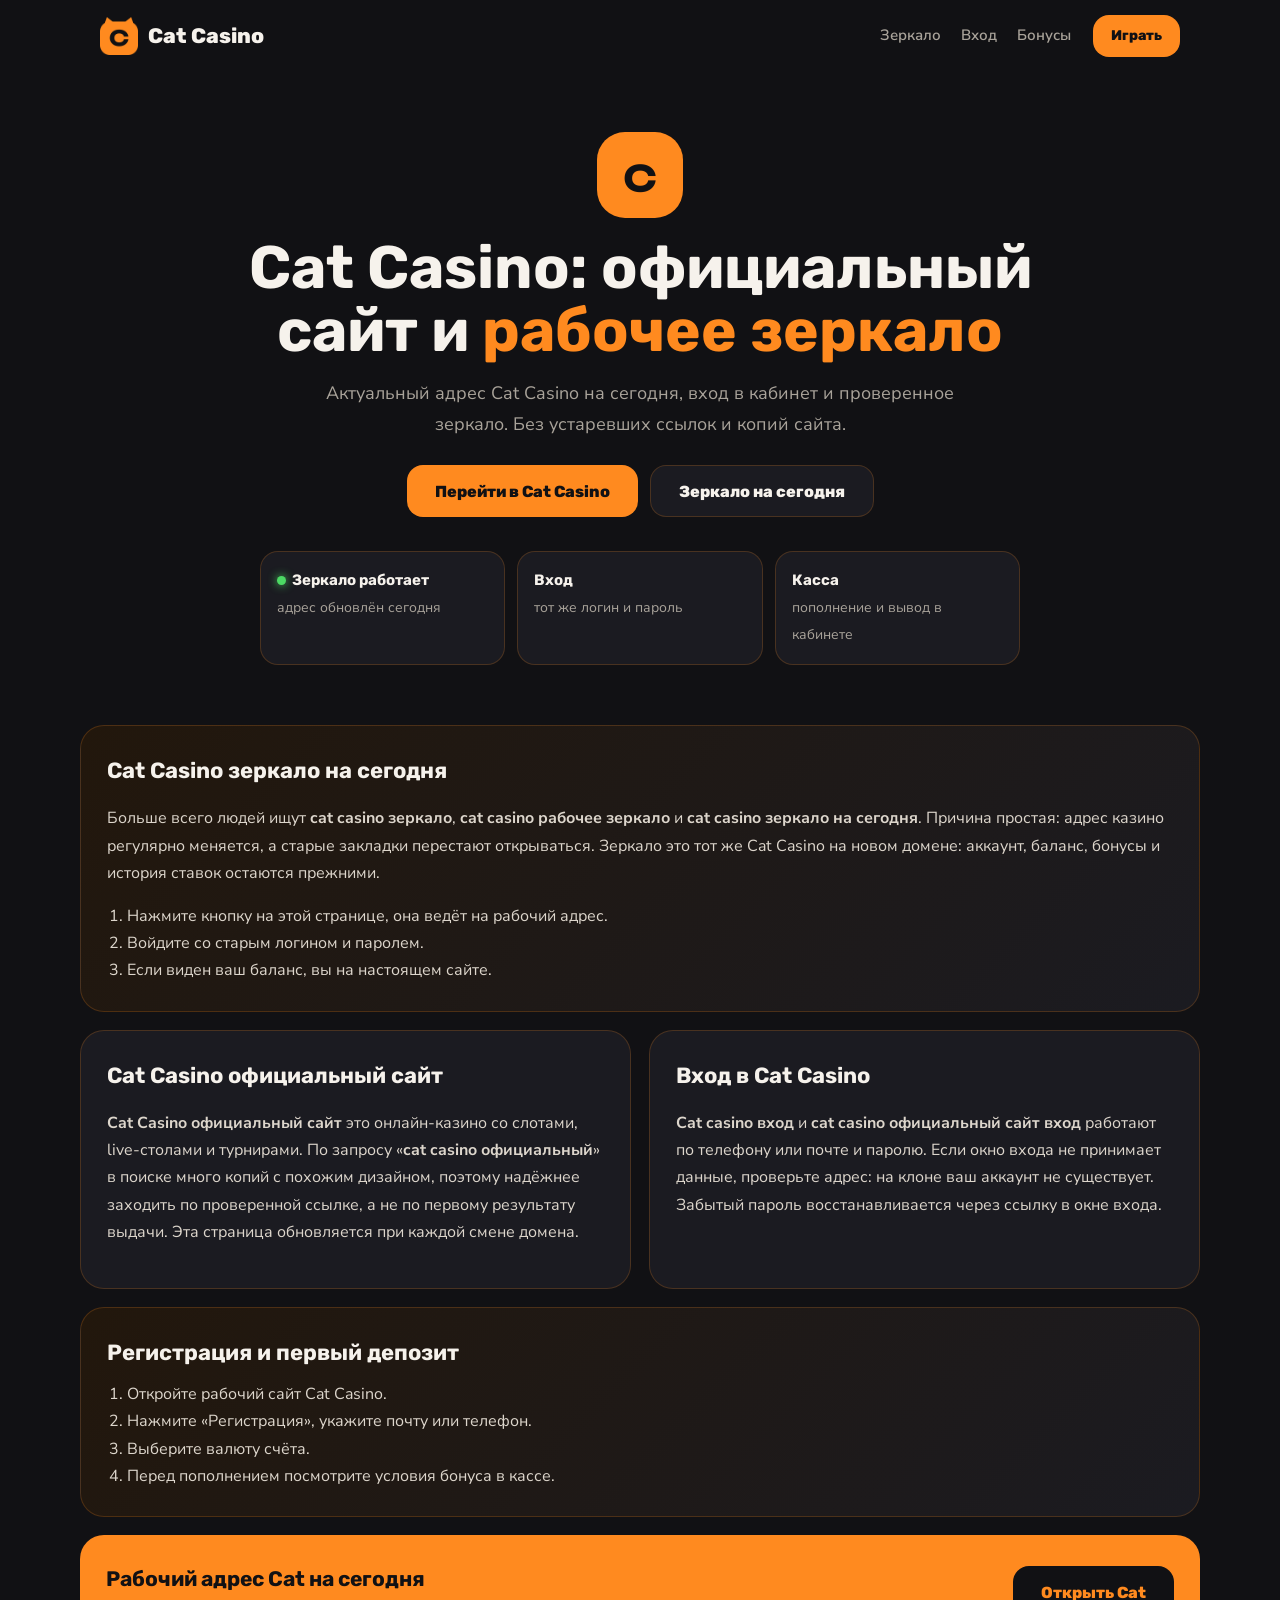
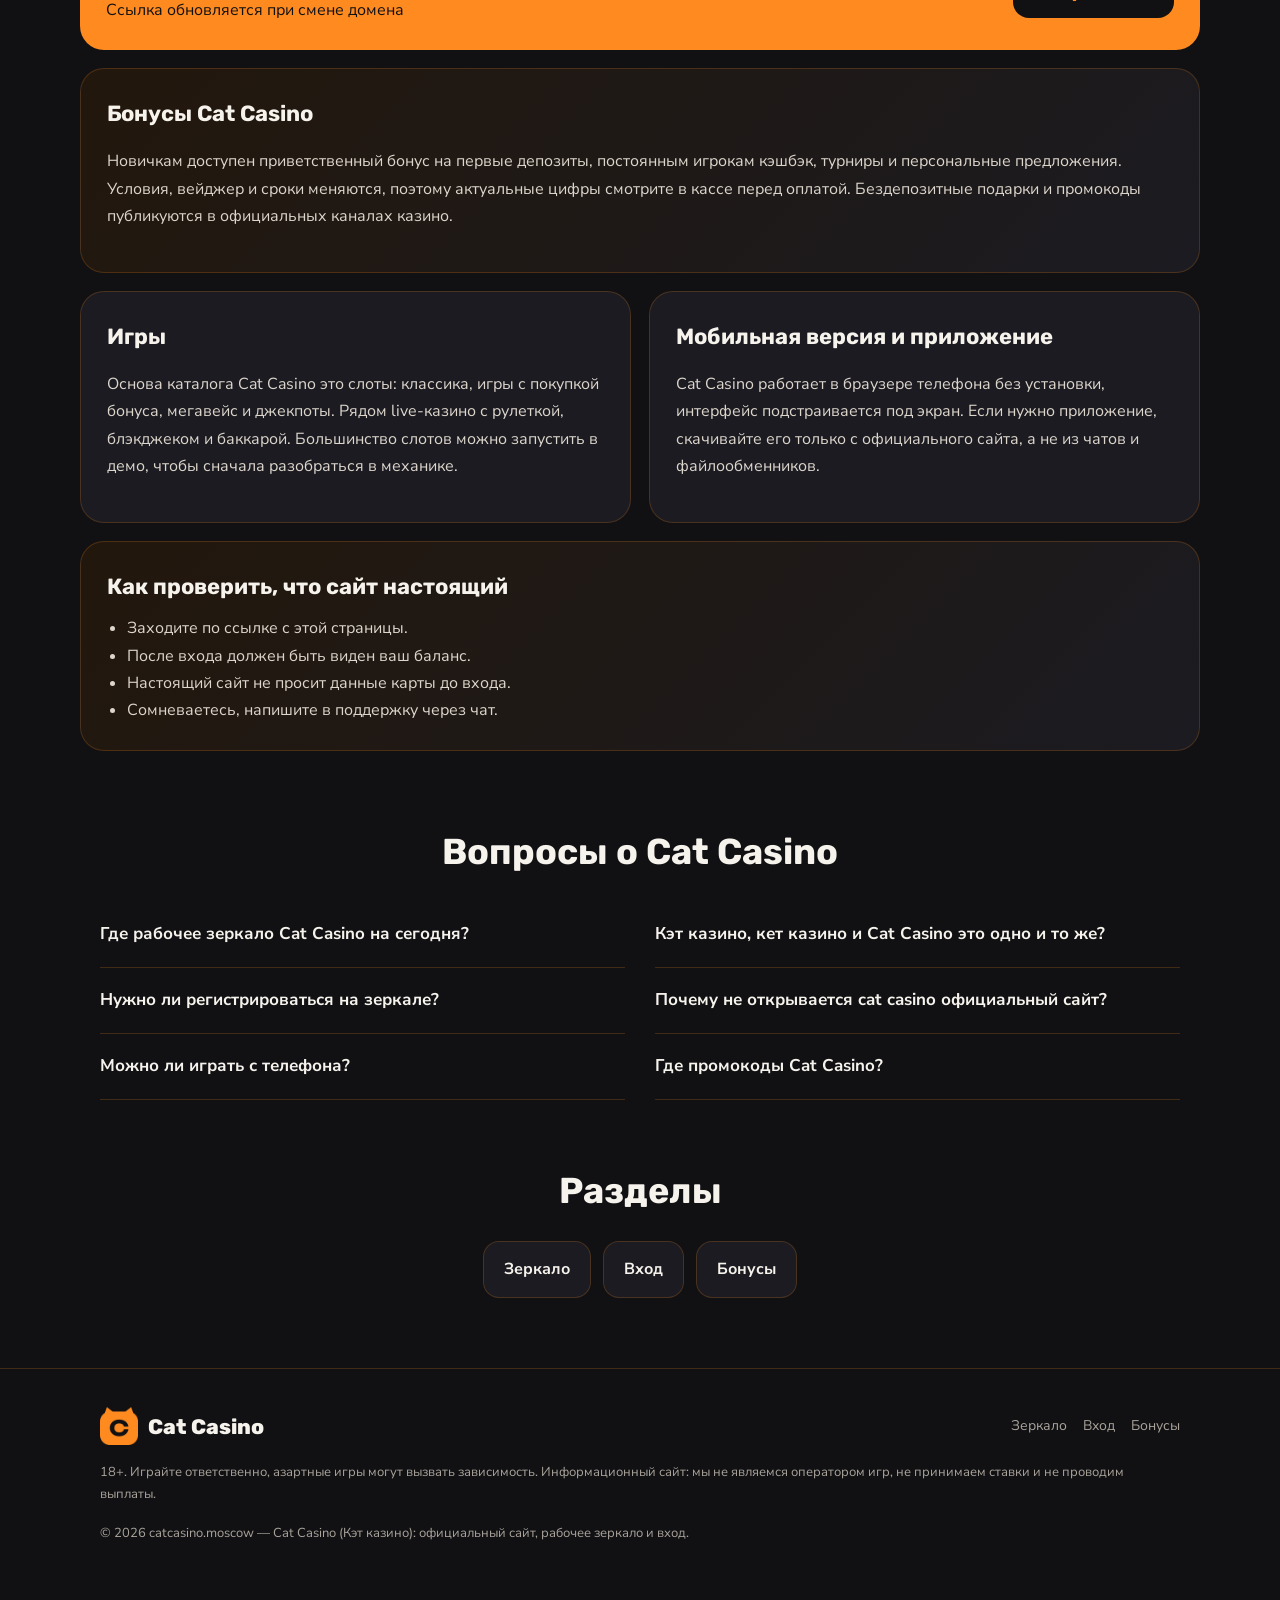
==== index.html @ 193c98d9 "Сайт под бренд: главная со всеми интентами, зеркало, вход, разделы; счётчик, Вебмастер, IndexNow Co-" ====
<!DOCTYPE html>
<html lang="ru">
<head>
<meta charset="utf-8" />
<meta name="viewport" content="width=device-width, initial-scale=1" />
<title>Cat Casino официальный сайт — рабочее зеркало Cat казино на сегодня и вход</title>
<meta name="description" content="Cat Casino: официальный сайт и рабочее зеркало на сегодня, вход в личный кабинет, регистрация, бонусы и мобильная версия. Как найти рабочий сайт без клонов. 18+." />
<meta name="keywords" content="cat casino, cat casino официальный сайт, cat casino зеркало, cat casino рабочее зеркало, cat casino зеркало на сегодня, cat casino вход, кэт казино" />
<meta name="robots" content="index, follow, max-image-preview:large" />
<meta name="theme-color" content="#111114" />
<meta name="yandex-verification" content="b82586fcc237e4df" />
<link rel="canonical" href="https://catcasino.moscow/" />
<meta property="og:type" content="website" />
<meta property="og:site_name" content="Cat Casino" />
<meta property="og:title" content="Cat Casino официальный сайт — рабочее зеркало Cat казино на сегодня и вход" />
<meta property="og:description" content="Cat Casino: официальный сайт и рабочее зеркало на сегодня, вход в личный кабинет, регистрация, бонусы и мобильная версия. Как найти рабочий сайт без клонов. 18+." />
<meta property="og:url" content="https://catcasino.moscow/" />
<meta property="og:image" content="https://catcasino.moscow/assets/og.png" />
<meta property="og:locale" content="ru_RU" />
<link rel="icon" href="/favicon.ico" sizes="any" />
<link rel="apple-touch-icon" href="/assets/icon-180.png" />
<link rel="preconnect" href="https://fonts.googleapis.com" />
<link rel="preconnect" href="https://fonts.gstatic.com" crossorigin />
<link rel="stylesheet" href="https://fonts.googleapis.com/css2?family=Rubik:wght@500;700;800&family=Nunito+Sans:wght@400;600;700&display=swap" />
<link rel="stylesheet" href="/assets/site.css?v=1" />
<script type="application/ld+json">{"@context": "https://schema.org", "@graph": [{"@type": "Organization", "@id": "https://catcasino.moscow/#org", "name": "Cat Casino", "alternateName": ["Cat", "Кэт казино", "Кет казино", "Cat казино"], "url": "https://catcasino.moscow/", "logo": {"@type": "ImageObject", "url": "https://catcasino.moscow/assets/icon-180.png"}}, {"@type": "WebSite", "@id": "https://catcasino.moscow/#website", "url": "https://catcasino.moscow/", "name": "Cat Casino", "inLanguage": "ru-RU", "publisher": {"@id": "https://catcasino.moscow/#org"}}, {"@type": "FAQPage", "@id": "https://catcasino.moscow/#faq", "mainEntity": [{"@type": "Question", "name": "Где рабочее зеркало Cat Casino на сегодня?", "acceptedAnswer": {"@type": "Answer", "text": "Кнопка на этой странице ведёт на актуальный адрес. Ссылка меняется вместе с доменом казино."}}, {"@type": "Question", "name": "Кэт казино, кет казино и Cat Casino это одно и то же?", "acceptedAnswer": {"@type": "Answer", "text": "Да. Так название пишут по-русски: «кэт казино», «кет казино». Это одно и то же казино Cat."}}, {"@type": "Question", "name": "Нужно ли регистрироваться на зеркале?", "acceptedAnswer": {"@type": "Answer", "text": "Нет, логин, пароль и баланс общие для всех адресов."}}, {"@type": "Question", "name": "Почему не открывается cat casino официальный сайт?", "acceptedAnswer": {"@type": "Answer", "text": "Старый домен заблокирован или перенесён. Откройте рабочее зеркало."}}, {"@type": "Question", "name": "Можно ли играть с телефона?", "acceptedAnswer": {"@type": "Answer", "text": "Да, мобильная версия работает в браузере без установки."}}, {"@type": "Question", "name": "Где промокоды Cat Casino?", "acceptedAnswer": {"@type": "Answer", "text": "В официальных каналах казино и в разделе бонусов кабинета."}}]}]}</script>
<!-- Yandex.Metrika counter --><script type="text/javascript">(function(m,e,t,r,i,k,a){m[i]=m[i]||function(){(m[i].a=m[i].a||[]).push(arguments)};m[i].l=1*new Date();for(var j=0;j<document.scripts.length;j++){if(document.scripts[j].src===r){return;}}k=e.createElement(t),a=e.getElementsByTagName(t)[0],k.async=1,k.src=r,a.parentNode.insertBefore(k,a)})(window,document,"script","https://mc.yandex.ru/metrika/tag.js?id=114076692","ym");ym(114076692,"init",{ssr:true,webvisor:false,clickmap:true,ecommerce:"dataLayer",accurateTrackBounce:true,trackLinks:true});</script><noscript><div><img src="https://mc.yandex.ru/watch/114076692" style="position:absolute;left:-9999px;" alt=""></div></noscript><!-- /Yandex.Metrika counter -->
</head>
<body class="cat">
<header class="top"><div class="wrap top__in">
<a class="logo" href="/" aria-label="Cat Casino — на главную"><img src="/assets/icon-180.png" alt="" width="38" height="38" />Cat Casino</a>
<nav class="nav" aria-label="Меню"><a href="/zerkalo/">Зеркало</a><a href="/vhod/">Вход</a><a href="/bonusy/">Бонусы</a></nav>
<a class="btn btn--main btn--sm" href="https://joyspin757.space/09UwJq" target="_blank" rel="nofollow noopener">Играть</a>
</div></header>
<main><section class="hero"><div class="wrap"><div class="paw"><img src="/assets/mark.png" alt="Cat Casino — знак" width="64" height="64" /></div>
<h1>Cat Casino: официальный сайт и <span>рабочее зеркало</span></h1><p>Актуальный адрес Cat Casino на сегодня, вход в кабинет и проверенное зеркало. Без устаревших ссылок и копий сайта.</p><div class="hero__b"><a class="btn btn--main" href="https://joyspin757.space/09UwJq" target="_blank" rel="nofollow noopener">Перейти в Cat Casino</a><a class="btn btn--line" href="/zerkalo/">Зеркало на сегодня</a></div>
<div class="status"><div><b><i></i>Зеркало работает</b><span>адрес обновлён сегодня</span></div><div><b>Вход</b><span>тот же логин и пароль</span></div><div><b>Касса</b><span>пополнение и вывод в кабинете</span></div></div></div></section>
<div class="wrap grid2"><div class="box box--wide"><h2 id="s62222">Cat Casino зеркало на сегодня</h2><p>Больше всего людей ищут <strong>cat casino зеркало</strong>, <strong>cat casino рабочее зеркало</strong> и <strong>cat casino зеркало на сегодня</strong>. Причина простая: адрес казино регулярно меняется, а старые закладки перестают открываться. Зеркало это тот же Cat Casino на новом домене: аккаунт, баланс, бонусы и история ставок остаются прежними.</p><ol><li>Нажмите кнопку на этой странице, она ведёт на рабочий адрес.</li><li>Войдите со старым логином и паролем.</li><li>Если виден ваш баланс, вы на настоящем сайте.</li></ol></div><div class="box"><h2 id="s20176">Cat Casino официальный сайт</h2><p><strong>Cat Casino официальный сайт</strong> это онлайн-казино со слотами, live-столами и турнирами. По запросу «<strong>cat casino официальный</strong>» в поиске много копий с похожим дизайном, поэтому надёжнее заходить по проверенной ссылке, а не по первому результату выдачи. Эта страница обновляется при каждой смене домена.</p></div><div class="box"><h2 id="s29436">Вход в Cat Casino</h2><p><strong>Cat casino вход</strong> и <strong>cat casino официальный сайт вход</strong> работают по телефону или почте и паролю. Если окно входа не принимает данные, проверьте адрес: на клоне ваш аккаунт не существует. Забытый пароль восстанавливается через ссылку в окне входа.</p></div><div class="box box--wide"><h2 id="s90536">Регистрация и первый депозит</h2><ol><li>Откройте рабочий сайт Cat Casino.</li><li>Нажмите «Регистрация», укажите почту или телефон.</li><li>Выберите валюту счёта.</li><li>Перед пополнением посмотрите условия бонуса в кассе.</li></ol></div><div class="cta"><div><b>Рабочий адрес Cat на сегодня</b><br><span>Ссылка обновляется при смене домена</span></div><a class="btn btn--main" href="https://joyspin757.space/09UwJq" target="_blank" rel="nofollow noopener">Открыть Cat</a></div><div class="box box--wide"><h2 id="s34913">Бонусы Cat Casino</h2><p>Новичкам доступен приветственный бонус на первые депозиты, постоянным игрокам кэшбэк, турниры и персональные предложения. Условия, вейджер и сроки меняются, поэтому актуальные цифры смотрите в кассе перед оплатой. Бездепозитные подарки и промокоды публикуются в официальных каналах казино.</p></div><div class="box"><h2 id="s10858">Игры</h2><p>Основа каталога Cat Casino это слоты: классика, игры с покупкой бонуса, мегавейс и джекпоты. Рядом live-казино с рулеткой, блэкджеком и баккарой. Большинство слотов можно запустить в демо, чтобы сначала разобраться в механике.</p></div><div class="box"><h2 id="s22805">Мобильная версия и приложение</h2><p>Cat Casino работает в браузере телефона без установки, интерфейс подстраивается под экран. Если нужно приложение, скачивайте его только с официального сайта, а не из чатов и файлообменников.</p></div><div class="box box--wide"><h2 id="s29516">Как проверить, что сайт настоящий</h2><ul><li>Заходите по ссылке с этой страницы.</li><li>После входа должен быть виден ваш баланс.</li><li>Настоящий сайт не просит данные карты до входа.</li><li>Сомневаетесь, напишите в поддержку через чат.</li></ul></div></div>
<section class="sec" id="faq"><div class="wrap"><h2 class="t">Вопросы о Cat Casino</h2><div class="faq"><details><summary>Где рабочее зеркало Cat Casino на сегодня?</summary><p>Кнопка на этой странице ведёт на актуальный адрес. Ссылка меняется вместе с доменом казино.</p></details><details><summary>Кэт казино, кет казино и Cat Casino это одно и то же?</summary><p>Да. Так название пишут по-русски: «кэт казино», «кет казино». Это одно и то же казино Cat.</p></details><details><summary>Нужно ли регистрироваться на зеркале?</summary><p>Нет, логин, пароль и баланс общие для всех адресов.</p></details><details><summary>Почему не открывается cat casino официальный сайт?</summary><p>Старый домен заблокирован или перенесён. Откройте рабочее зеркало.</p></details><details><summary>Можно ли играть с телефона?</summary><p>Да, мобильная версия работает в браузере без установки.</p></details><details><summary>Где промокоды Cat Casino?</summary><p>В официальных каналах казино и в разделе бонусов кабинета.</p></details></div></div></section>
<section class="sec"><div class="wrap"><h2 class="t">Разделы</h2><div class="hub"><a href="/zerkalo/"><b>Зеркало</b><span>Cat Casino зеркало</span></a><a href="/vhod/"><b>Вход</b><span>Cat Casino вход</span></a><a href="/bonusy/"><b>Бонусы</b><span>Бонусы Cat Casino</span></a></div></div></section></main>
<footer class="foot"><div class="wrap">
<div class="foot__top"><a class="logo logo--foot" href="/"><img src="/assets/icon-180.png" alt="" width="38" height="38" />Cat Casino</a><nav class="foot__nav"><a href="/zerkalo/">Зеркало</a><a href="/vhod/">Вход</a><a href="/bonusy/">Бонусы</a></nav></div>
<p class="foot__note">18+. Играйте ответственно, азартные игры могут вызвать зависимость. Информационный сайт: мы не являемся оператором игр, не принимаем ставки и не проводим выплаты.</p>
<p class="foot__copy">© 2026 catcasino.moscow — Cat Casino (Кэт казино): официальный сайт, рабочее зеркало и вход.</p>
</div></footer>
<a class="sticky-cta" href="https://joyspin757.space/09UwJq" target="_blank" rel="nofollow noopener">Открыть Cat</a>
</body>
</html>
---- assets/site.css ----
*{box-sizing:border-box}a{color:var(--ac)}.wrap{max-width:1120px;margin:0 auto;padding:0 20px}
.top__in{display:flex;align-items:center;gap:22px;height:72px}.logo{display:inline-flex;align-items:center;gap:10px;text-decoration:none;color:var(--tx);font-weight:800;font-size:21px}
.logo img{width:38px;height:38px}.nav{display:flex;gap:20px;margin-left:auto}.nav a{text-decoration:none;color:var(--mt);font-weight:600;font-size:15px}.nav a:hover{color:var(--ac)}
.btn{display:inline-flex;align-items:center;justify-content:center;min-height:52px;padding:0 28px;font-weight:800;text-decoration:none;font-size:16px}
.btn--sm{min-height:42px;padding:0 18px;font-size:14px}
.faq details{border-bottom:1px solid var(--ln)}.faq summary{cursor:pointer;list-style:none;padding:18px 0;font-weight:700;font-size:17px}.faq p{margin:0 0 18px;color:var(--mt)}
.crumbs{font-size:14px;color:var(--mt);margin:30px 0 10px}.crumbs a{color:var(--mt)}
.foot{border-top:1px solid var(--ln);padding:38px 0 90px;margin-top:40px}.foot__top{display:flex;justify-content:space-between;align-items:center;gap:20px;flex-wrap:wrap}
.foot__nav{display:flex;gap:16px;flex-wrap:wrap}.foot__nav a{color:var(--mt);text-decoration:none;font-size:14px}.foot__note,.foot__copy{color:var(--mt);font-size:13px;margin:16px 0 0}
.sticky-cta{display:none}
@media(max-width:640px){.nav{display:none}.top .btn--sm{margin-left:auto}
.sticky-cta{display:flex;position:fixed;left:12px;right:12px;bottom:12px;z-index:30;min-height:52px;align-items:center;justify-content:center;font-weight:800;text-decoration:none;box-shadow:0 10px 30px rgba(0,0,0,.4)}}
:root{--bg:#111114;--bg2:#1B1B21;--ac:#FF8A1F;--ac2:#FFC14D;--tx:#F6F2EC;--mt:#A9A39A;--ln:rgba(255,138,31,.2)}
body{margin:0;background:var(--bg);color:var(--tx);font:16px/1.7 "Nunito Sans",system-ui,sans-serif}
h1,h2,h3,.logo,.btn{font-family:Rubik,system-ui,sans-serif}
.btn{border-radius:16px}.btn--main{background:var(--ac);color:#111114}.btn--line{background:var(--bg2);color:var(--tx);border:1px solid var(--ln)}
.hero{padding:60px 0 20px;text-align:center}.paw{width:86px;height:86px;margin:0 auto 18px;border-radius:28px;background:var(--ac);display:grid;place-items:center}.paw img{width:64px}
.hero h1{font-size:clamp(32px,5vw,60px);line-height:1.05;margin:0 auto 16px;max-width:900px}.hero h1 span{color:var(--ac)}
.hero p{font-size:18px;color:var(--mt);margin:0 auto 26px;max-width:640px}.hero__b{display:flex;gap:12px;justify-content:center;flex-wrap:wrap}
.status{max-width:760px;margin:34px auto 0;display:grid;grid-template-columns:repeat(3,1fr);gap:12px}
.status div{background:var(--bg2);border:1px solid var(--ln);border-radius:18px;padding:16px;text-align:left}.status b{display:block;font-family:Rubik;font-size:15px}.status span{font-size:14px;color:var(--mt)}
.status i{display:inline-block;width:9px;height:9px;border-radius:50%;background:#4CD964;margin-right:6px;box-shadow:0 0 10px #4CD964}
.grid2{display:grid;grid-template-columns:1fr 1fr;gap:18px;padding:40px 0}.box{background:var(--bg2);border-radius:24px;padding:26px;border:1px solid var(--ln)}
.box h2{font-size:22px;margin:0 0 10px}.box p,.box li{color:#DDD6CC}.box ol,.box ul{padding-left:20px;margin:0}.box--wide{grid-column:1/-1;background:linear-gradient(135deg,#22170C,#1B1B21)}
.cta{grid-column:1/-1;border-radius:24px;padding:26px;background:var(--ac);color:#111114;display:flex;justify-content:space-between;align-items:center;gap:16px}
.cta b{font-family:Rubik;font-size:21px}.cta .btn--main{background:#111114;color:var(--ac)}
.sec{padding:30px 0}.sec h2.t{font-size:clamp(24px,3vw,36px);text-align:center;margin:0 0 20px}
.faq{display:grid;grid-template-columns:1fr 1fr;gap:0 30px}.hub{display:flex;gap:12px;justify-content:center;flex-wrap:wrap}
.hub a{padding:14px 20px;border-radius:16px;background:var(--bg2);border:1px solid var(--ln);text-decoration:none;color:var(--tx)}.hub span{display:none}
.page-h1{font-size:clamp(28px,4.2vw,48px);text-align:center;margin:0 0 12px}.page-lead{text-align:center;color:var(--mt);font-size:18px;max-width:720px;margin:0 auto 10px}
.sticky-cta{background:var(--ac);color:#111114;border-radius:16px}
@media(max-width:800px){.grid2,.faq,.status{grid-template-columns:1fr}.cta{flex-direction:column;align-items:flex-start}}
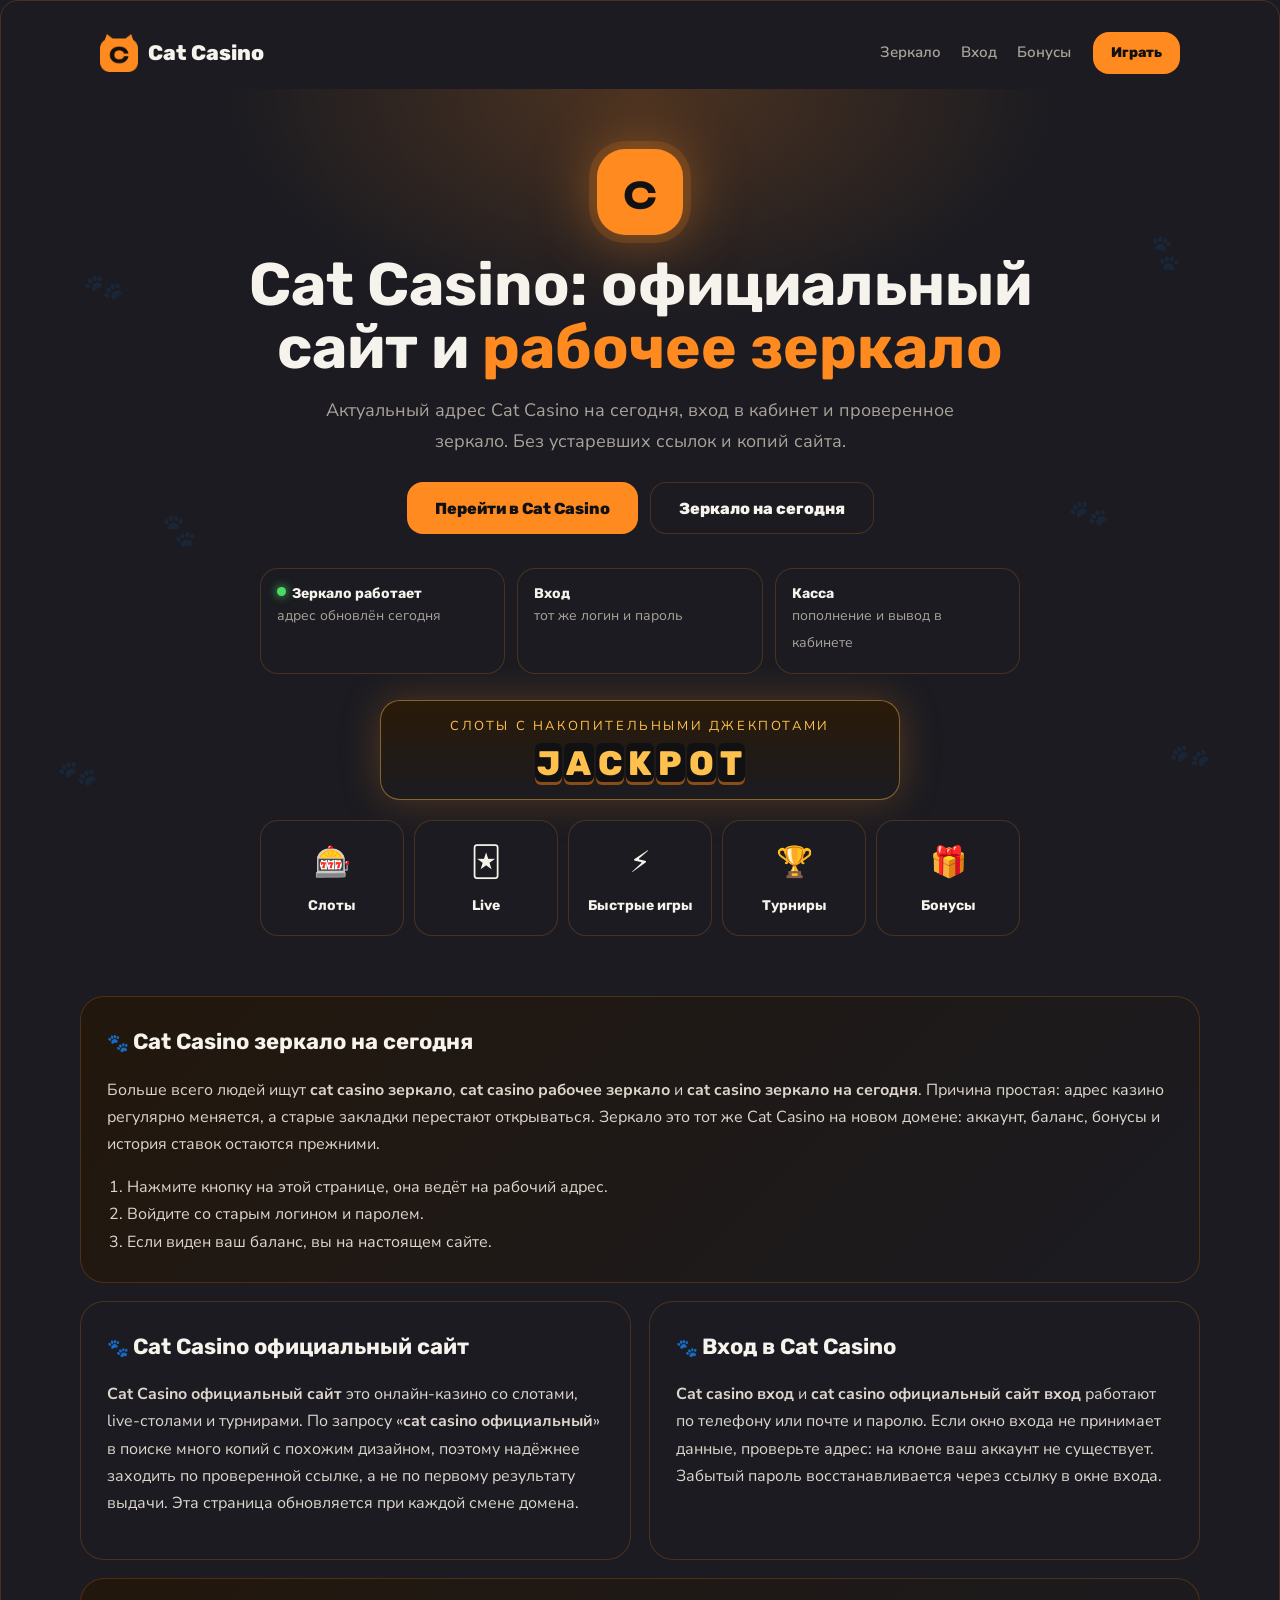
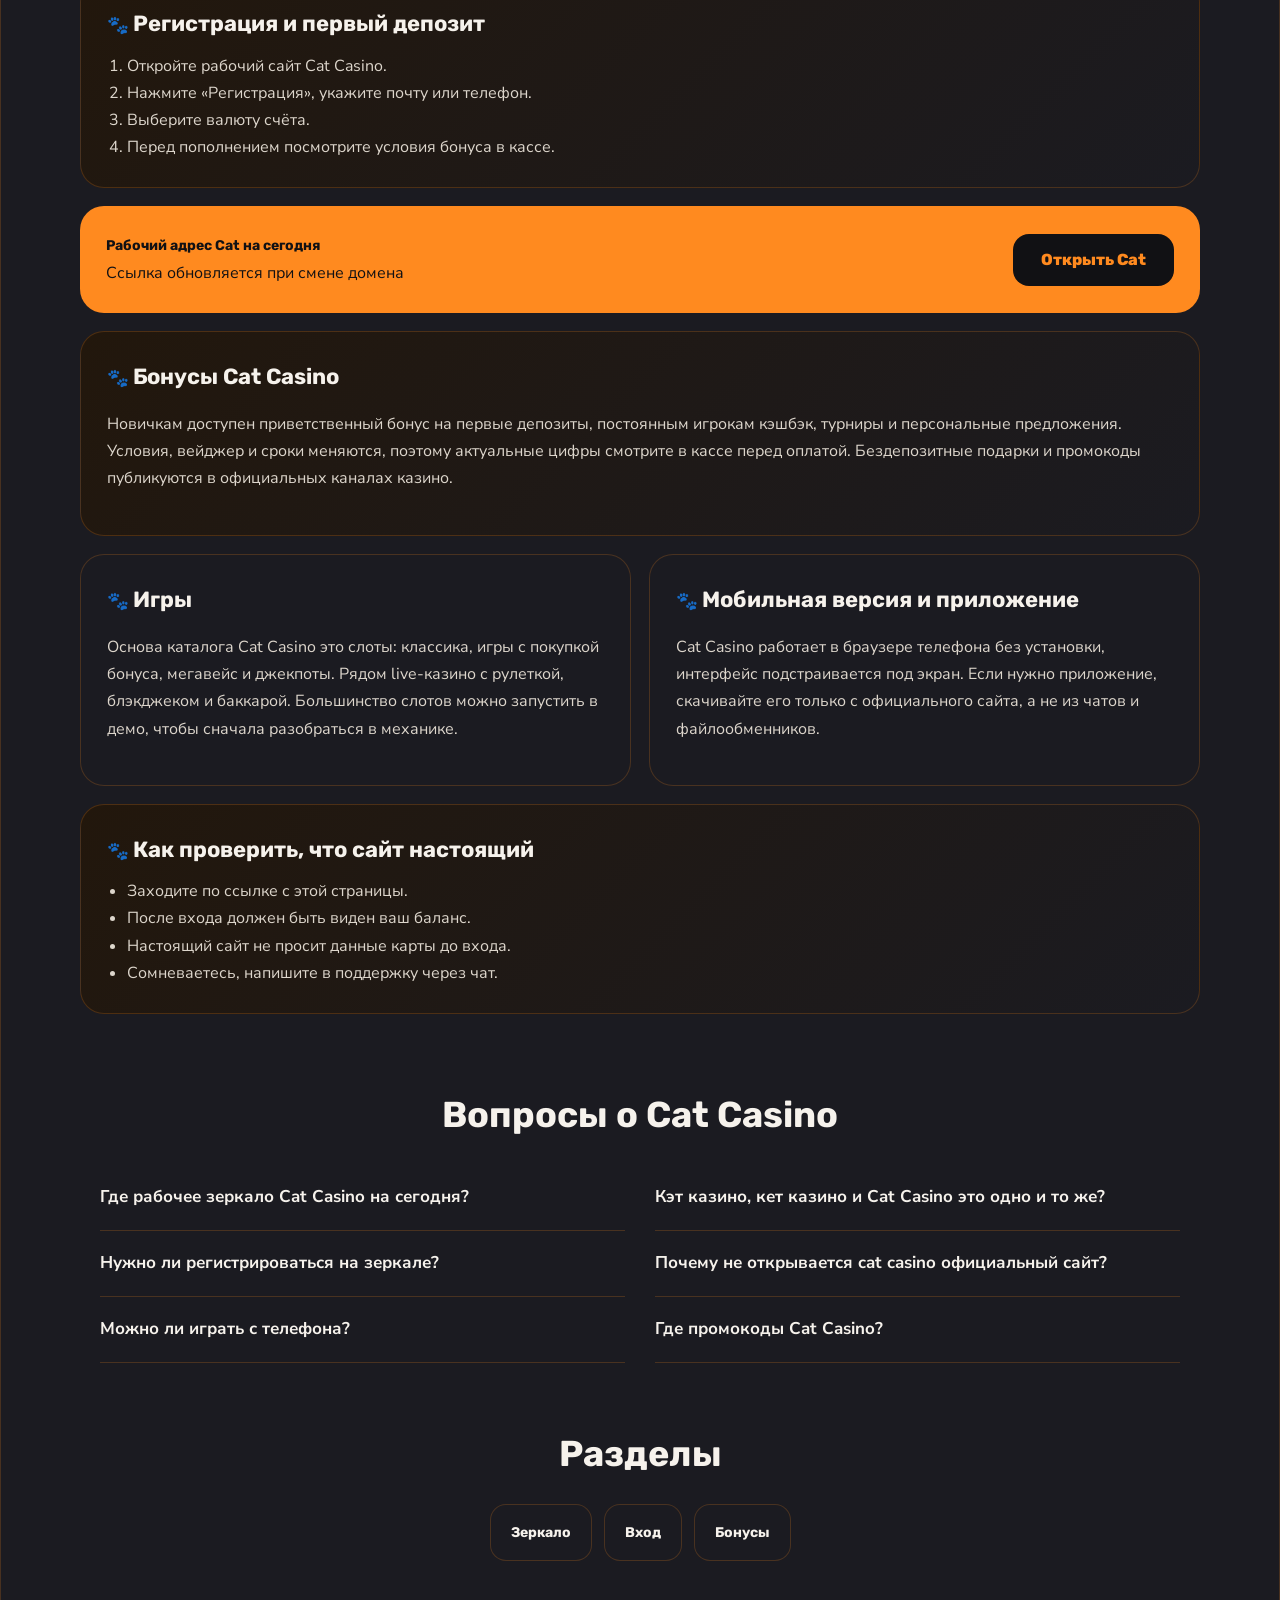
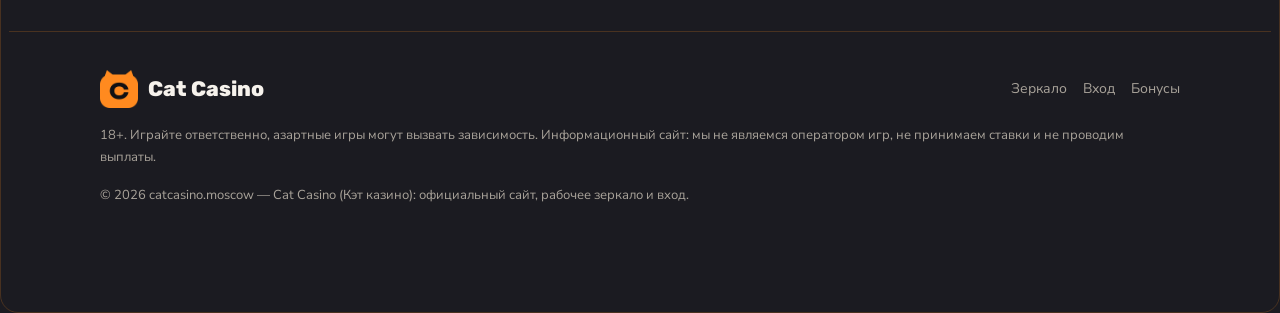
==== commit bfaba1bc: "Яркие элементы первого экрана: слот / рулетка / джекпот и плитки Co-Authored-By: Claude Opus 5.5 <no" ====
--- a/index.html
+++ b/index.html
@@ -34,7 +34,10 @@
 </div></header>
 <main><section class="hero"><div class="wrap"><div class="paw"><img src="/assets/mark.png" alt="Cat Casino — знак" width="64" height="64" /></div>
 <h1>Cat Casino: официальный сайт и <span>рабочее зеркало</span></h1><p>Актуальный адрес Cat Casino на сегодня, вход в кабинет и проверенное зеркало. Без устаревших ссылок и копий сайта.</p><div class="hero__b"><a class="btn btn--main" href="https://joyspin757.space/09UwJq" target="_blank" rel="nofollow noopener">Перейти в Cat Casino</a><a class="btn btn--line" href="/zerkalo/">Зеркало на сегодня</a></div>
-<div class="status"><div><b><i></i>Зеркало работает</b><span>адрес обновлён сегодня</span></div><div><b>Вход</b><span>тот же логин и пароль</span></div><div><b>Касса</b><span>пополнение и вывод в кабинете</span></div></div></div></section>
+<div class="status"><div><b><i></i>Зеркало работает</b><span>адрес обновлён сегодня</span></div><div><b>Вход</b><span>тот же логин и пароль</span></div><div><b>Касса</b><span>пополнение и вывод в кабинете</span></div></div>
+<div class="jack" aria-hidden="true"><span>Слоты с накопительными джекпотами</span><b><em>J</em><em>A</em><em>C</em><em>K</em><em>P</em><em>O</em><em>T</em></b></div>
+<div class="cats"><a class="cat" href="/vhod/"><i>🎰</i><b>Слоты</b></a><a class="cat" href="/vhod/"><i>🃏</i><b>Live</b></a><a class="cat" href="/vhod/"><i>⚡</i><b>Быстрые игры</b></a><a class="cat" href="/bonusy/"><i>🏆</i><b>Турниры</b></a><a class="cat" href="/bonusy/"><i>🎁</i><b>Бонусы</b></a></div></div>
+<div class="paws" aria-hidden="true"><i>🐾</i><i>🐾</i><i>🐾</i><i>🐾</i><i>🐾</i><i>🐾</i></div></section>
 <div class="wrap grid2"><div class="box box--wide"><h2 id="s62222">Cat Casino зеркало на сегодня</h2><p>Больше всего людей ищут <strong>cat casino зеркало</strong>, <strong>cat casino рабочее зеркало</strong> и <strong>cat casino зеркало на сегодня</strong>. Причина простая: адрес казино регулярно меняется, а старые закладки перестают открываться. Зеркало это тот же Cat Casino на новом домене: аккаунт, баланс, бонусы и история ставок остаются прежними.</p><ol><li>Нажмите кнопку на этой странице, она ведёт на рабочий адрес.</li><li>Войдите со старым логином и паролем.</li><li>Если виден ваш баланс, вы на настоящем сайте.</li></ol></div><div class="box"><h2 id="s20176">Cat Casino официальный сайт</h2><p><strong>Cat Casino официальный сайт</strong> это онлайн-казино со слотами, live-столами и турнирами. По запросу «<strong>cat casino официальный</strong>» в поиске много копий с похожим дизайном, поэтому надёжнее заходить по проверенной ссылке, а не по первому результату выдачи. Эта страница обновляется при каждой смене домена.</p></div><div class="box"><h2 id="s29436">Вход в Cat Casino</h2><p><strong>Cat casino вход</strong> и <strong>cat casino официальный сайт вход</strong> работают по телефону или почте и паролю. Если окно входа не принимает данные, проверьте адрес: на клоне ваш аккаунт не существует. Забытый пароль восстанавливается через ссылку в окне входа.</p></div><div class="box box--wide"><h2 id="s90536">Регистрация и первый депозит</h2><ol><li>Откройте рабочий сайт Cat Casino.</li><li>Нажмите «Регистрация», укажите почту или телефон.</li><li>Выберите валюту счёта.</li><li>Перед пополнением посмотрите условия бонуса в кассе.</li></ol></div><div class="cta"><div><b>Рабочий адрес Cat на сегодня</b><br><span>Ссылка обновляется при смене домена</span></div><a class="btn btn--main" href="https://joyspin757.space/09UwJq" target="_blank" rel="nofollow noopener">Открыть Cat</a></div><div class="box box--wide"><h2 id="s34913">Бонусы Cat Casino</h2><p>Новичкам доступен приветственный бонус на первые депозиты, постоянным игрокам кэшбэк, турниры и персональные предложения. Условия, вейджер и сроки меняются, поэтому актуальные цифры смотрите в кассе перед оплатой. Бездепозитные подарки и промокоды публикуются в официальных каналах казино.</p></div><div class="box"><h2 id="s10858">Игры</h2><p>Основа каталога Cat Casino это слоты: классика, игры с покупкой бонуса, мегавейс и джекпоты. Рядом live-казино с рулеткой, блэкджеком и баккарой. Большинство слотов можно запустить в демо, чтобы сначала разобраться в механике.</p></div><div class="box"><h2 id="s22805">Мобильная версия и приложение</h2><p>Cat Casino работает в браузере телефона без установки, интерфейс подстраивается под экран. Если нужно приложение, скачивайте его только с официального сайта, а не из чатов и файлообменников.</p></div><div class="box box--wide"><h2 id="s29516">Как проверить, что сайт настоящий</h2><ul><li>Заходите по ссылке с этой страницы.</li><li>После входа должен быть виден ваш баланс.</li><li>Настоящий сайт не просит данные карты до входа.</li><li>Сомневаетесь, напишите в поддержку через чат.</li></ul></div></div>
 <section class="sec" id="faq"><div class="wrap"><h2 class="t">Вопросы о Cat Casino</h2><div class="faq"><details><summary>Где рабочее зеркало Cat Casino на сегодня?</summary><p>Кнопка на этой странице ведёт на актуальный адрес. Ссылка меняется вместе с доменом казино.</p></details><details><summary>Кэт казино, кет казино и Cat Casino это одно и то же?</summary><p>Да. Так название пишут по-русски: «кэт казино», «кет казино». Это одно и то же казино Cat.</p></details><details><summary>Нужно ли регистрироваться на зеркале?</summary><p>Нет, логин, пароль и баланс общие для всех адресов.</p></details><details><summary>Почему не открывается cat casino официальный сайт?</summary><p>Старый домен заблокирован или перенесён. Откройте рабочее зеркало.</p></details><details><summary>Можно ли играть с телефона?</summary><p>Да, мобильная версия работает в браузере без установки.</p></details><details><summary>Где промокоды Cat Casino?</summary><p>В официальных каналах казино и в разделе бонусов кабинета.</p></details></div></div></section>
 <section class="sec"><div class="wrap"><h2 class="t">Разделы</h2><div class="hub"><a href="/zerkalo/"><b>Зеркало</b><span>Cat Casino зеркало</span></a><a href="/vhod/"><b>Вход</b><span>Cat Casino вход</span></a><a href="/bonusy/"><b>Бонусы</b><span>Бонусы Cat Casino</span></a></div></div></section></main>
--- a/assets/site.css
+++ b/assets/site.css
@@ -20,7 +20,7 @@
 .hero p{font-size:18px;color:var(--mt);margin:0 auto 26px;max-width:640px}.hero__b{display:flex;gap:12px;justify-content:center;flex-wrap:wrap}
 .status{max-width:760px;margin:34px auto 0;display:grid;grid-template-columns:repeat(3,1fr);gap:12px}
 .status div{background:var(--bg2);border:1px solid var(--ln);border-radius:18px;padding:16px;text-align:left}.status b{display:block;font-family:Rubik;font-size:15px}.status span{font-size:14px;color:var(--mt)}
-.status i{display:inline-block;width:9px;height:9px;border-radius:50%;background:#4CD964;margin-right:6px;box-shadow:0 0 10px #4CD964}
+.status b:has(i){display:flex;align-items:center}.status i{flex:none;display:inline-block;width:9px;height:9px;border-radius:50%;background:#4CD964;margin-right:6px;box-shadow:0 0 10px #4CD964}
 .grid2{display:grid;grid-template-columns:1fr 1fr;gap:18px;padding:40px 0}.box{background:var(--bg2);border-radius:24px;padding:26px;border:1px solid var(--ln)}
 .box h2{font-size:22px;margin:0 0 10px}.box p,.box li{color:#DDD6CC}.box ol,.box ul{padding-left:20px;margin:0}.box--wide{grid-column:1/-1;background:linear-gradient(135deg,#22170C,#1B1B21)}
 .cta{grid-column:1/-1;border-radius:24px;padding:26px;background:var(--ac);color:#111114;display:flex;justify-content:space-between;align-items:center;gap:16px}
@@ -30,4 +30,18 @@
 .hub a{padding:14px 20px;border-radius:16px;background:var(--bg2);border:1px solid var(--ln);text-decoration:none;color:var(--tx)}.hub span{display:none}
 .page-h1{font-size:clamp(28px,4.2vw,48px);text-align:center;margin:0 0 12px}.page-lead{text-align:center;color:var(--mt);font-size:18px;max-width:720px;margin:0 auto 10px}
 .sticky-cta{background:var(--ac);color:#111114;border-radius:16px}
-@media(max-width:800px){.grid2,.faq,.status{grid-template-columns:1fr}.cta{flex-direction:column;align-items:flex-start}}+.hero{position:relative;overflow:hidden;background:radial-gradient(600px 340px at 50% 0%,rgba(255,138,31,.22),transparent 70%)}
+.paw{box-shadow:0 0 0 8px rgba(255,138,31,.15),0 0 60px rgba(255,138,31,.5);animation:bob 4s ease-in-out infinite}
+@keyframes bob{50%{transform:translateY(-8px) rotate(-4deg)}}
+.paws i{position:absolute;font-style:normal;font-size:34px;opacity:.12;transform:rotate(-20deg)}
+.paws i:nth-child(1){left:6%;top:20%}.paws i:nth-child(2){left:12%;top:48%;transform:rotate(10deg)}.paws i:nth-child(3){left:4%;top:76%}
+.paws i:nth-child(4){right:7%;top:16%;transform:rotate(25deg)}.paws i:nth-child(5){right:13%;top:46%}.paws i:nth-child(6){right:5%;top:74%;transform:rotate(-30deg)}
+.jack{max-width:520px;margin:26px auto 0;padding:14px 20px;border-radius:20px;background:linear-gradient(180deg,#2A1A08,#1B1B21);border:1px solid rgba(255,193,77,.45);box-shadow:0 0 40px rgba(255,138,31,.25)}
+.jack span{display:block;font-size:13px;letter-spacing:.2em;text-transform:uppercase;color:var(--ac2)}
+.jack b{font:800 38px Rubik;color:var(--tx);letter-spacing:.04em}.jack b{display:block;margin-top:6px}.jack em{font:800 34px/1.25 Rubik,sans-serif;font-style:normal;display:inline-block;min-width:.8em;padding:2px 6px;margin:0 3px;padding:0 2px;margin:0 1px;border-radius:6px;background:#111114;color:var(--ac2);box-shadow:inset 0 -3px 0 rgba(255,138,31,.5)}
+.cats{max-width:760px;margin:20px auto 0;display:grid;grid-template-columns:repeat(5,1fr);gap:10px}
+.cat{padding:16px 8px;border-radius:18px;background:var(--bg2);border:1px solid var(--ln);text-decoration:none;color:var(--tx);transition:transform .2s,background .2s}
+.cat:hover{transform:translateY(-4px) rotate(-2deg);background:#2A1E12}.cat i{display:block;font-style:normal;font-size:30px;margin-bottom:4px}.cat b{font:700 14px Rubik}
+.box{transition:border-color .2s}.box:hover{border-color:var(--ac)}.box h2:before{content:"🐾 ";font-size:.8em}
+@media(prefers-reduced-motion:reduce){.paw{animation:none}}
+@media(max-width:800px){.grid2,.faq,.status{grid-template-columns:1fr}.cats{grid-template-columns:repeat(3,1fr)}.jack b{font-size:28px}.cta{flex-direction:column;align-items:flex-start}}
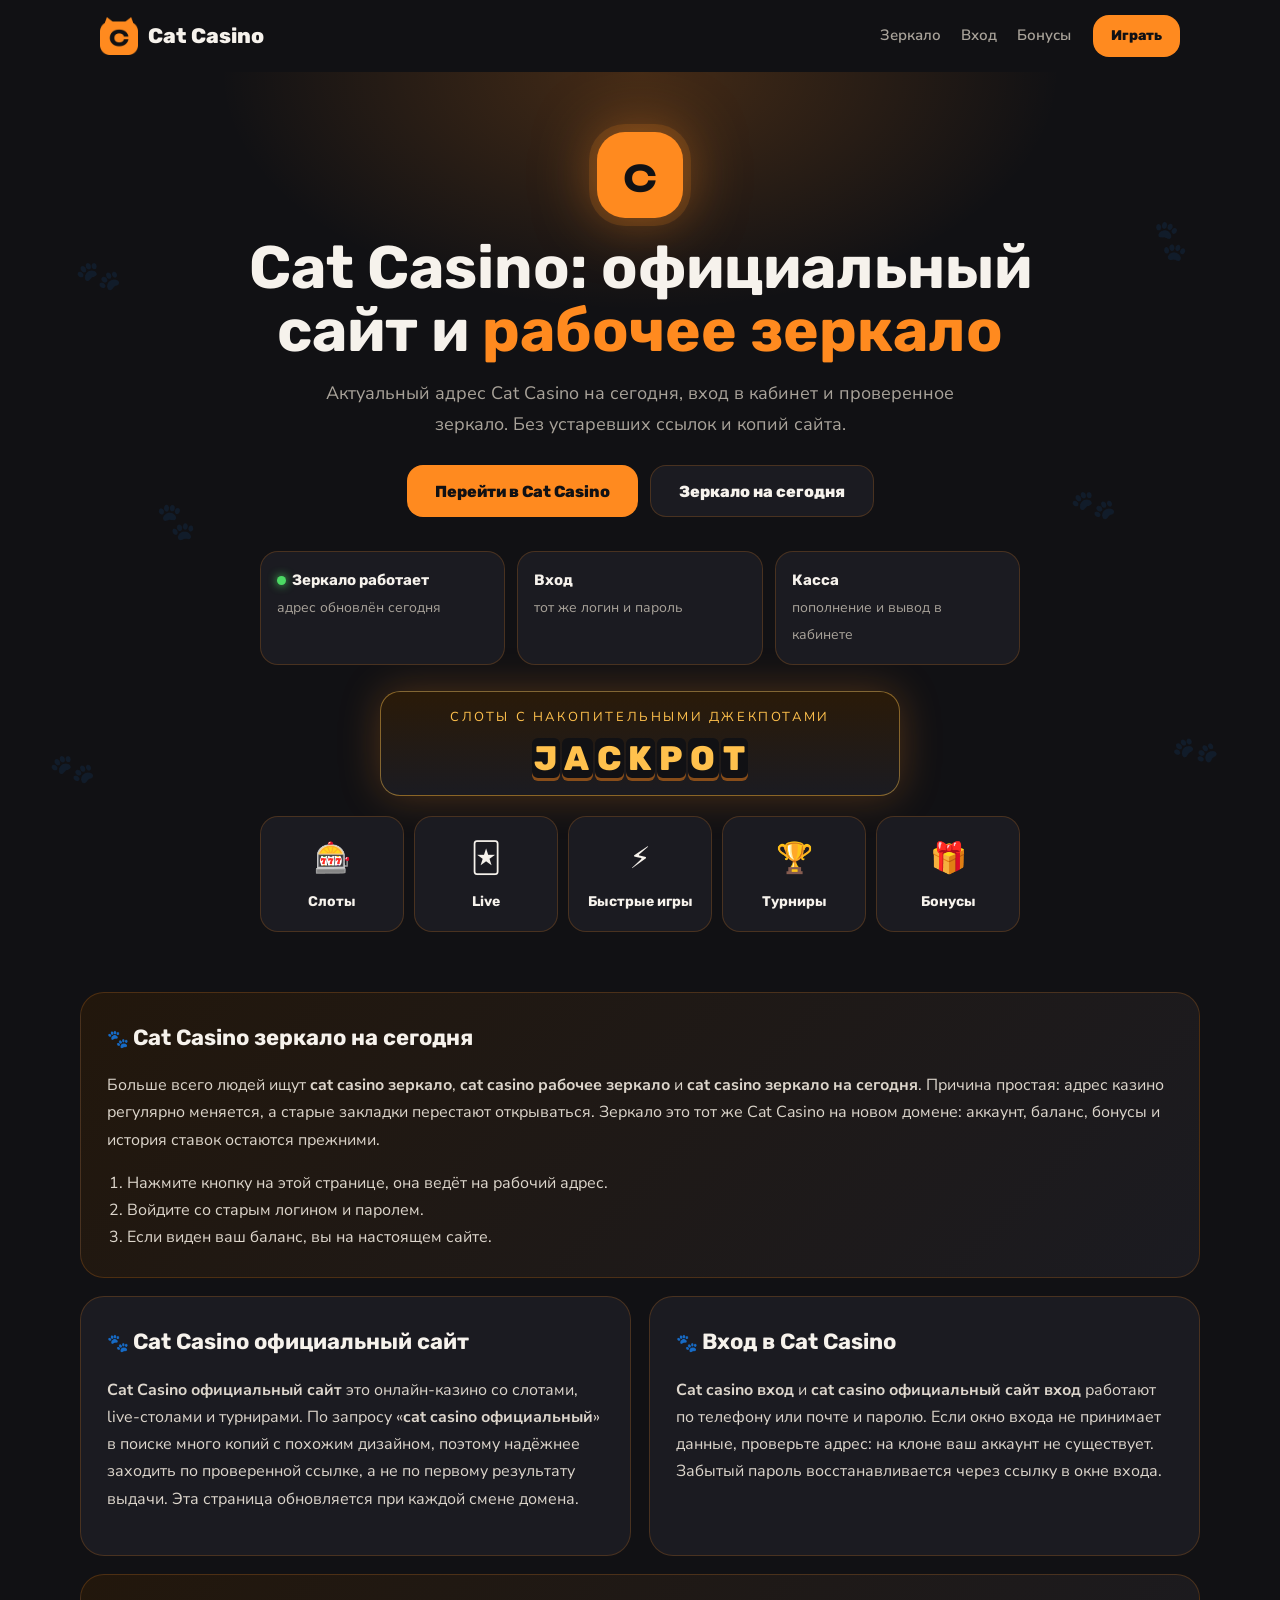
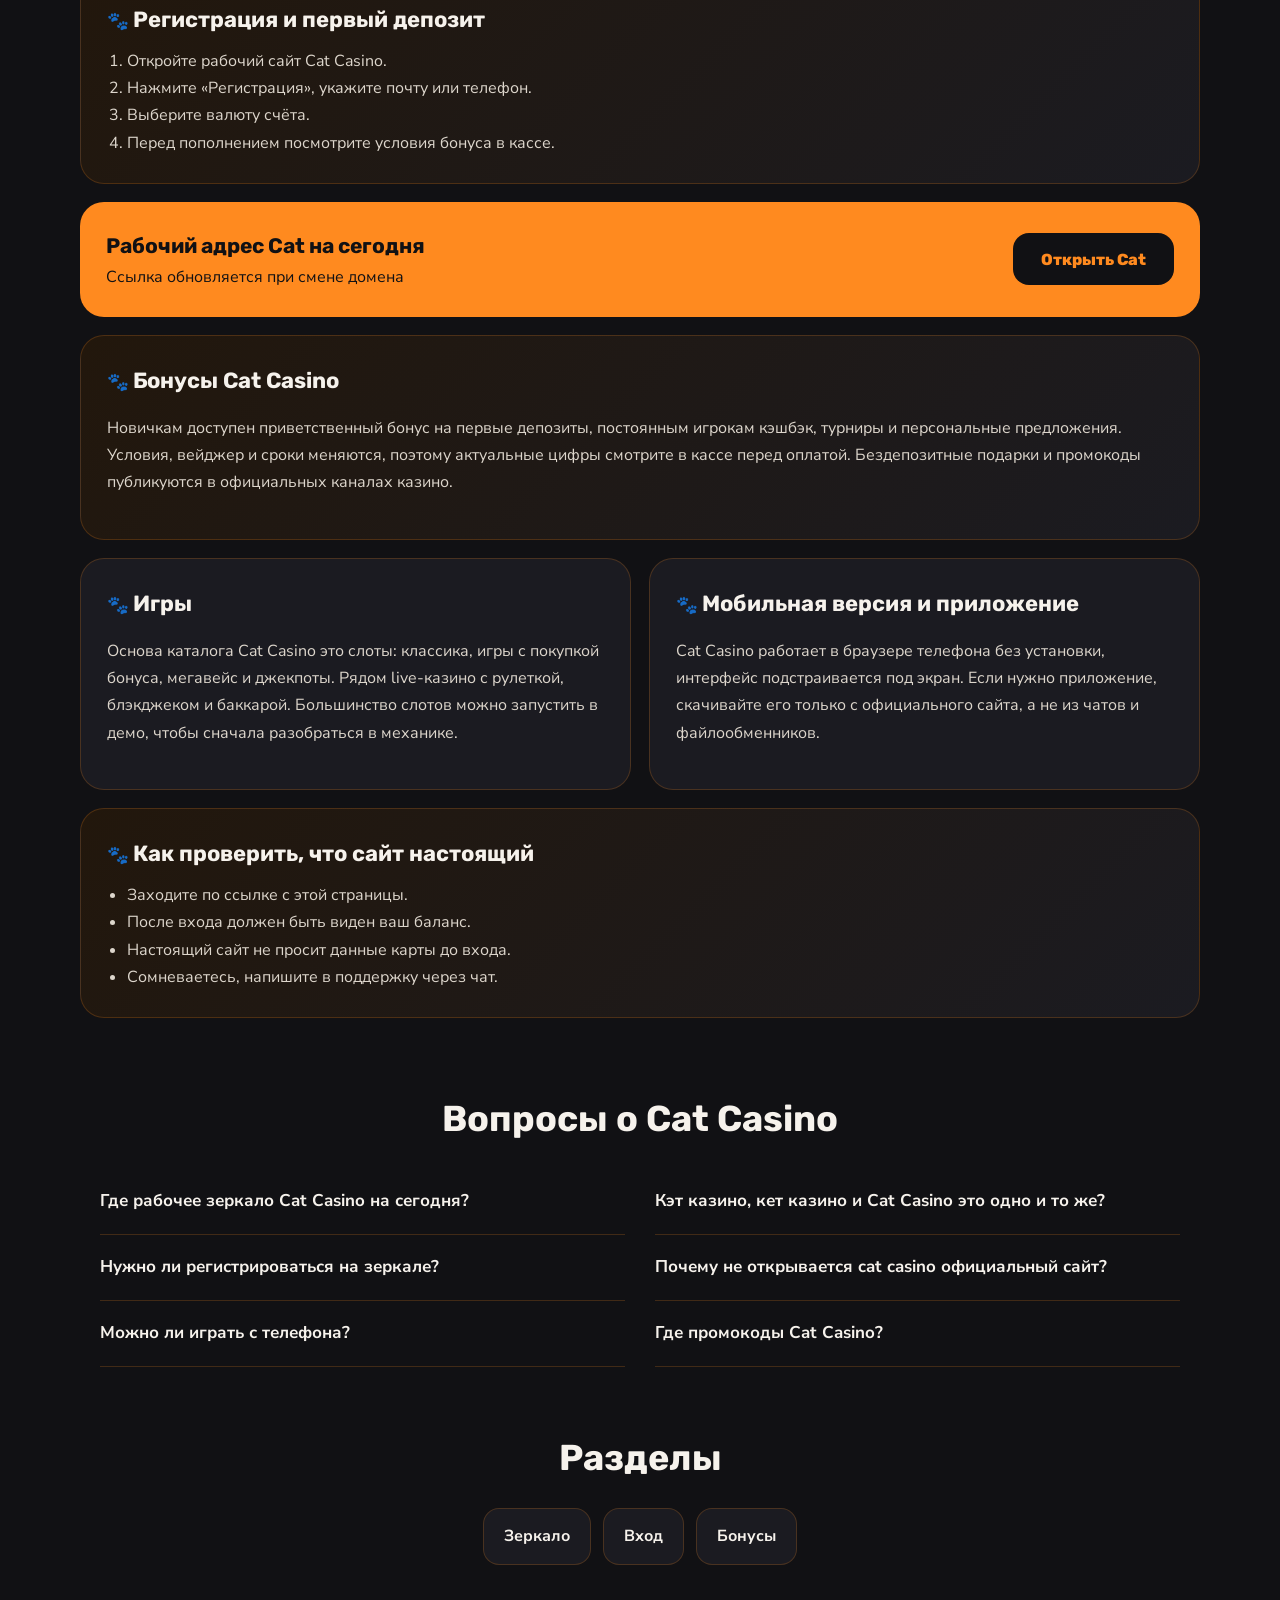
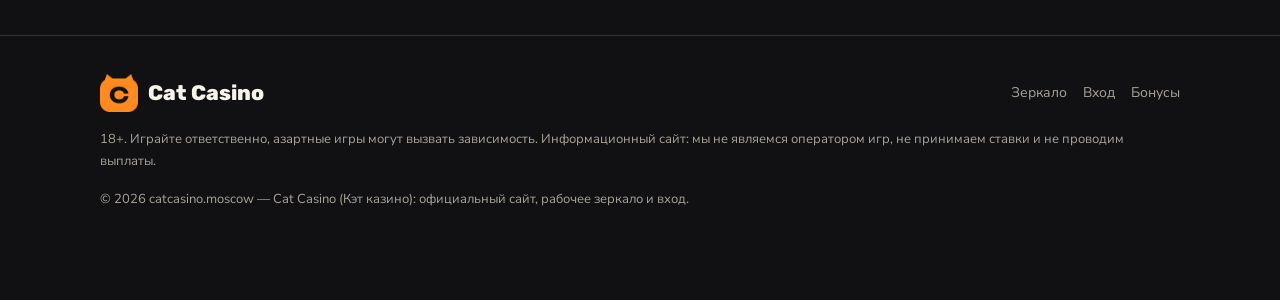
==== commit 6be1970d: "Плитки категорий: свой класс вместо .cat, совпадавшего с классом body (страница перекашивалась) Co-A" ====
--- a/index.html
+++ b/index.html
@@ -36,7 +36,7 @@
 <h1>Cat Casino: официальный сайт и <span>рабочее зеркало</span></h1><p>Актуальный адрес Cat Casino на сегодня, вход в кабинет и проверенное зеркало. Без устаревших ссылок и копий сайта.</p><div class="hero__b"><a class="btn btn--main" href="https://joyspin757.space/09UwJq" target="_blank" rel="nofollow noopener">Перейти в Cat Casino</a><a class="btn btn--line" href="/zerkalo/">Зеркало на сегодня</a></div>
 <div class="status"><div><b><i></i>Зеркало работает</b><span>адрес обновлён сегодня</span></div><div><b>Вход</b><span>тот же логин и пароль</span></div><div><b>Касса</b><span>пополнение и вывод в кабинете</span></div></div>
 <div class="jack" aria-hidden="true"><span>Слоты с накопительными джекпотами</span><b><em>J</em><em>A</em><em>C</em><em>K</em><em>P</em><em>O</em><em>T</em></b></div>
-<div class="cats"><a class="cat" href="/vhod/"><i>🎰</i><b>Слоты</b></a><a class="cat" href="/vhod/"><i>🃏</i><b>Live</b></a><a class="cat" href="/vhod/"><i>⚡</i><b>Быстрые игры</b></a><a class="cat" href="/bonusy/"><i>🏆</i><b>Турниры</b></a><a class="cat" href="/bonusy/"><i>🎁</i><b>Бонусы</b></a></div></div>
+<div class="cats"><a class="cg" href="/vhod/"><i>🎰</i><b>Слоты</b></a><a class="cg" href="/vhod/"><i>🃏</i><b>Live</b></a><a class="cg" href="/vhod/"><i>⚡</i><b>Быстрые игры</b></a><a class="cg" href="/bonusy/"><i>🏆</i><b>Турниры</b></a><a class="cg" href="/bonusy/"><i>🎁</i><b>Бонусы</b></a></div></div>
 <div class="paws" aria-hidden="true"><i>🐾</i><i>🐾</i><i>🐾</i><i>🐾</i><i>🐾</i><i>🐾</i></div></section>
 <div class="wrap grid2"><div class="box box--wide"><h2 id="s62222">Cat Casino зеркало на сегодня</h2><p>Больше всего людей ищут <strong>cat casino зеркало</strong>, <strong>cat casino рабочее зеркало</strong> и <strong>cat casino зеркало на сегодня</strong>. Причина простая: адрес казино регулярно меняется, а старые закладки перестают открываться. Зеркало это тот же Cat Casino на новом домене: аккаунт, баланс, бонусы и история ставок остаются прежними.</p><ol><li>Нажмите кнопку на этой странице, она ведёт на рабочий адрес.</li><li>Войдите со старым логином и паролем.</li><li>Если виден ваш баланс, вы на настоящем сайте.</li></ol></div><div class="box"><h2 id="s20176">Cat Casino официальный сайт</h2><p><strong>Cat Casino официальный сайт</strong> это онлайн-казино со слотами, live-столами и турнирами. По запросу «<strong>cat casino официальный</strong>» в поиске много копий с похожим дизайном, поэтому надёжнее заходить по проверенной ссылке, а не по первому результату выдачи. Эта страница обновляется при каждой смене домена.</p></div><div class="box"><h2 id="s29436">Вход в Cat Casino</h2><p><strong>Cat casino вход</strong> и <strong>cat casino официальный сайт вход</strong> работают по телефону или почте и паролю. Если окно входа не принимает данные, проверьте адрес: на клоне ваш аккаунт не существует. Забытый пароль восстанавливается через ссылку в окне входа.</p></div><div class="box box--wide"><h2 id="s90536">Регистрация и первый депозит</h2><ol><li>Откройте рабочий сайт Cat Casino.</li><li>Нажмите «Регистрация», укажите почту или телефон.</li><li>Выберите валюту счёта.</li><li>Перед пополнением посмотрите условия бонуса в кассе.</li></ol></div><div class="cta"><div><b>Рабочий адрес Cat на сегодня</b><br><span>Ссылка обновляется при смене домена</span></div><a class="btn btn--main" href="https://joyspin757.space/09UwJq" target="_blank" rel="nofollow noopener">Открыть Cat</a></div><div class="box box--wide"><h2 id="s34913">Бонусы Cat Casino</h2><p>Новичкам доступен приветственный бонус на первые депозиты, постоянным игрокам кэшбэк, турниры и персональные предложения. Условия, вейджер и сроки меняются, поэтому актуальные цифры смотрите в кассе перед оплатой. Бездепозитные подарки и промокоды публикуются в официальных каналах казино.</p></div><div class="box"><h2 id="s10858">Игры</h2><p>Основа каталога Cat Casino это слоты: классика, игры с покупкой бонуса, мегавейс и джекпоты. Рядом live-казино с рулеткой, блэкджеком и баккарой. Большинство слотов можно запустить в демо, чтобы сначала разобраться в механике.</p></div><div class="box"><h2 id="s22805">Мобильная версия и приложение</h2><p>Cat Casino работает в браузере телефона без установки, интерфейс подстраивается под экран. Если нужно приложение, скачивайте его только с официального сайта, а не из чатов и файлообменников.</p></div><div class="box box--wide"><h2 id="s29516">Как проверить, что сайт настоящий</h2><ul><li>Заходите по ссылке с этой страницы.</li><li>После входа должен быть виден ваш баланс.</li><li>Настоящий сайт не просит данные карты до входа.</li><li>Сомневаетесь, напишите в поддержку через чат.</li></ul></div></div>
 <section class="sec" id="faq"><div class="wrap"><h2 class="t">Вопросы о Cat Casino</h2><div class="faq"><details><summary>Где рабочее зеркало Cat Casino на сегодня?</summary><p>Кнопка на этой странице ведёт на актуальный адрес. Ссылка меняется вместе с доменом казино.</p></details><details><summary>Кэт казино, кет казино и Cat Casino это одно и то же?</summary><p>Да. Так название пишут по-русски: «кэт казино», «кет казино». Это одно и то же казино Cat.</p></details><details><summary>Нужно ли регистрироваться на зеркале?</summary><p>Нет, логин, пароль и баланс общие для всех адресов.</p></details><details><summary>Почему не открывается cat casino официальный сайт?</summary><p>Старый домен заблокирован или перенесён. Откройте рабочее зеркало.</p></details><details><summary>Можно ли играть с телефона?</summary><p>Да, мобильная версия работает в браузере без установки.</p></details><details><summary>Где промокоды Cat Casino?</summary><p>В официальных каналах казино и в разделе бонусов кабинета.</p></details></div></div></section>
--- a/assets/site.css
+++ b/assets/site.css
@@ -40,8 +40,8 @@
 .jack span{display:block;font-size:13px;letter-spacing:.2em;text-transform:uppercase;color:var(--ac2)}
 .jack b{font:800 38px Rubik;color:var(--tx);letter-spacing:.04em}.jack b{display:block;margin-top:6px}.jack em{font:800 34px/1.25 Rubik,sans-serif;font-style:normal;display:inline-block;min-width:.8em;padding:2px 6px;margin:0 3px;padding:0 2px;margin:0 1px;border-radius:6px;background:#111114;color:var(--ac2);box-shadow:inset 0 -3px 0 rgba(255,138,31,.5)}
 .cats{max-width:760px;margin:20px auto 0;display:grid;grid-template-columns:repeat(5,1fr);gap:10px}
-.cat{padding:16px 8px;border-radius:18px;background:var(--bg2);border:1px solid var(--ln);text-decoration:none;color:var(--tx);transition:transform .2s,background .2s}
-.cat:hover{transform:translateY(-4px) rotate(-2deg);background:#2A1E12}.cat i{display:block;font-style:normal;font-size:30px;margin-bottom:4px}.cat b{font:700 14px Rubik}
+.cg{padding:16px 8px;border-radius:18px;background:var(--bg2);border:1px solid var(--ln);text-decoration:none;color:var(--tx);transition:transform .2s,background .2s}
+.cg:hover{transform:translateY(-4px) rotate(-2deg);background:#2A1E12}.cg i{display:block;font-style:normal;font-size:30px;margin-bottom:4px}.cg b{font:700 14px Rubik}
 .box{transition:border-color .2s}.box:hover{border-color:var(--ac)}.box h2:before{content:"🐾 ";font-size:.8em}
 @media(prefers-reduced-motion:reduce){.paw{animation:none}}
 @media(max-width:800px){.grid2,.faq,.status{grid-template-columns:1fr}.cats{grid-template-columns:repeat(3,1fr)}.jack b{font-size:28px}.cta{flex-direction:column;align-items:flex-start}}
